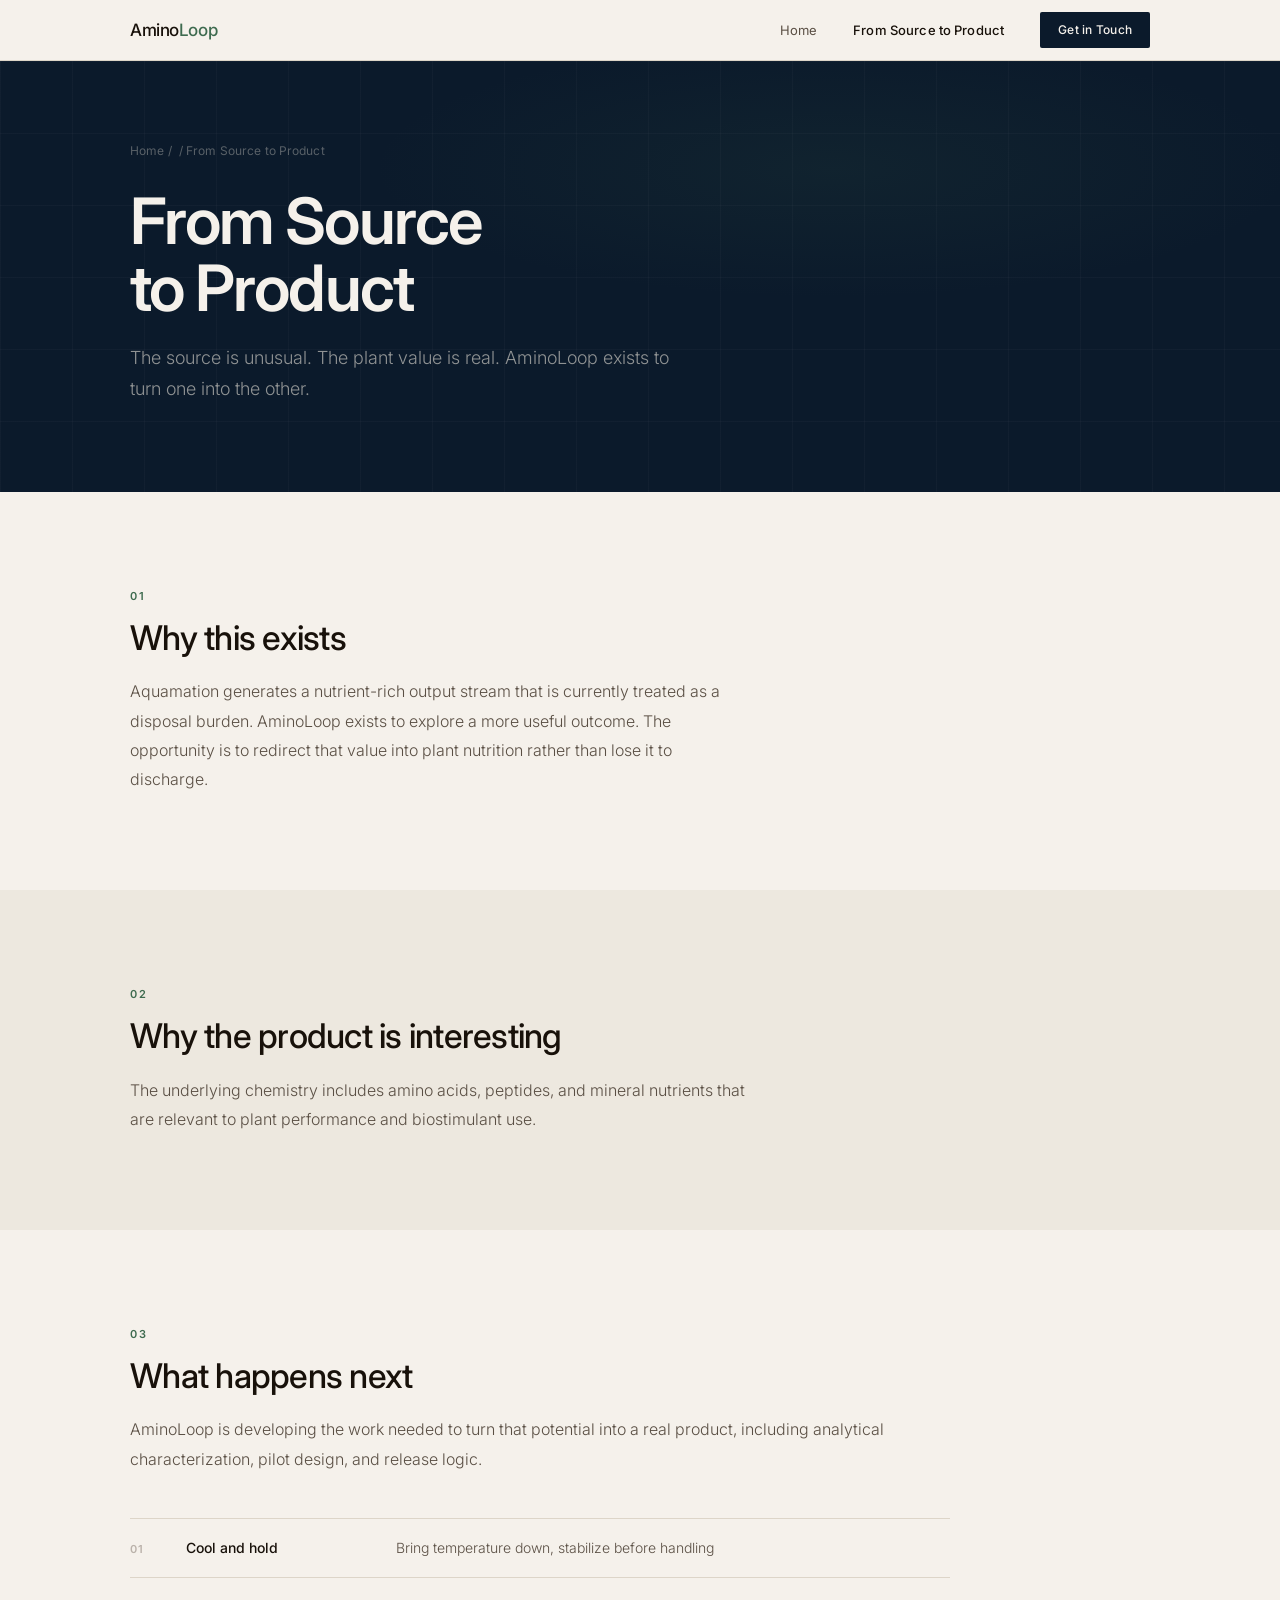
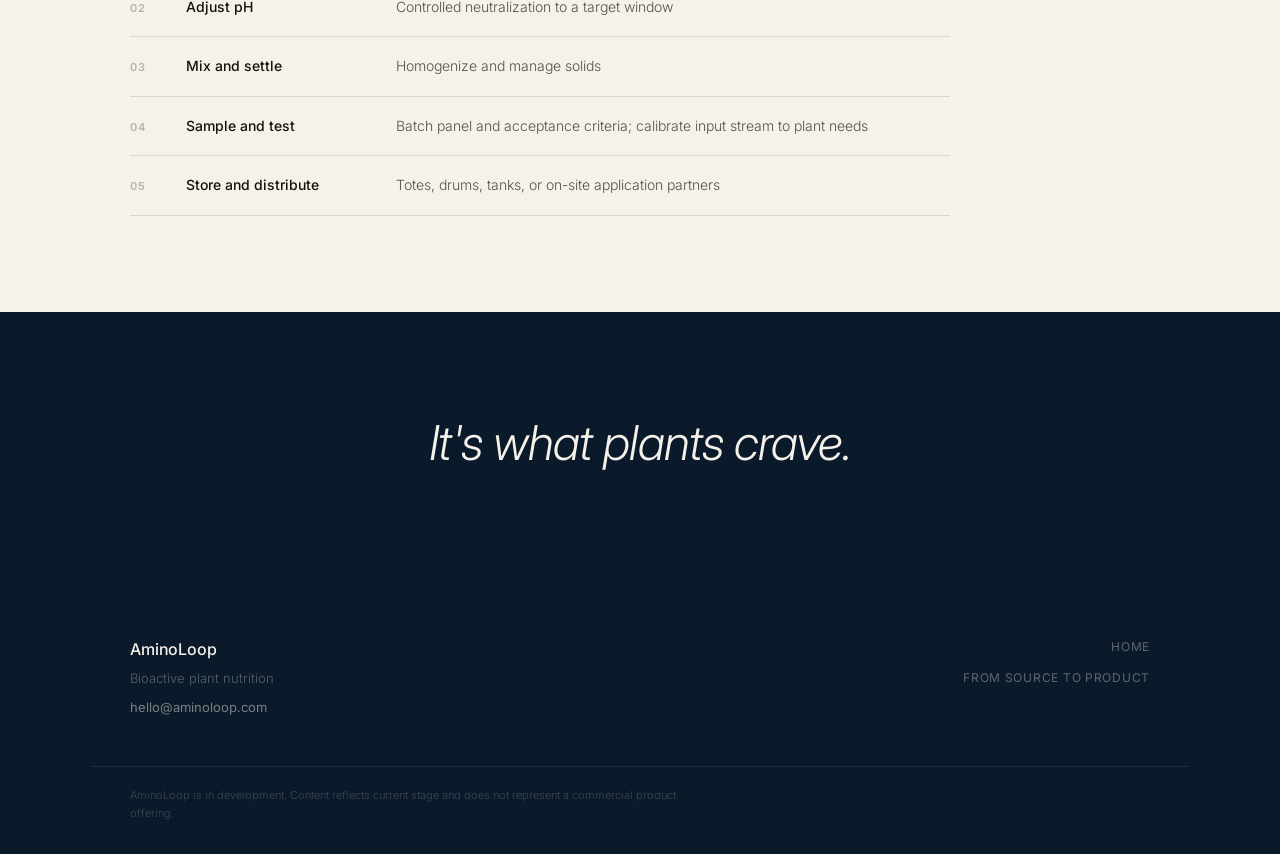
==== process.html @ adbb8a90 "Rebuild: two-page site with wife's final copy and design direction Product-first homepage with hero," ====
<!DOCTYPE html>
<html lang="en">
<head>
  <meta charset="UTF-8">
  <meta name="viewport" content="width=device-width, initial-scale=1.0">
  <meta name="description" content="How AminoLoop turns an unconventional nutrient stream into bioactive plant nutrition.">
  <title>From Source to Product -- AminoLoop</title>
  <link rel="preconnect" href="https://fonts.googleapis.com">
  <link rel="preconnect" href="https://fonts.gstatic.com" crossorigin>
  <link href="https://fonts.googleapis.com/css2?family=Inter:ital,wght@0,300;0,400;0,500;0,600;1,300&display=swap" rel="stylesheet">
  <link rel="stylesheet" href="styles.css">
</head>
<body>

  <nav class="nav" id="nav">
    <div class="container nav-inner">
      <a href="index.html" class="wordmark" aria-label="AminoLoop home">
        <span class="wm-a">Amino</span><span class="wm-l">Loop</span>
      </a>
      <div class="nav-links">
        <a href="index.html" class="nav-link">Home</a>
        <a href="process.html" class="nav-link active">From Source to Product</a>
        <a href="index.html#contact" class="btn btn-nav">Get in Touch</a>
      </div>
      <button class="nav-toggle" id="navToggle" aria-label="Open navigation menu" aria-expanded="false">
        <span></span><span></span><span></span>
      </button>
    </div>
    <div class="nav-drawer" id="navDrawer" hidden>
      <a href="index.html" class="drawer-link">Home</a>
      <a href="process.html" class="drawer-link active">From Source to Product</a>
      <a href="index.html#contact" class="drawer-link drawer-cta">Get in Touch</a>
    </div>
  </nav>

  <main>

    <!-- PAGE HERO -->
    <section class="page-hero">
      <div class="page-hero-bg" aria-hidden="true"></div>
      <div class="container page-hero-container">
        <p class="breadcrumb"><a href="index.html">Home</a> / From Source to Product</p>
        <h1 class="page-hero-title">From Source<br>to Product</h1>
        <p class="page-hero-body">The source is unusual. The plant value is real. AminoLoop exists to turn one into the other.</p>
      </div>
    </section>

    <!-- WHY THIS EXISTS -->
    <section class="section">
      <div class="container">
        <div class="col-text">
          <p class="eyebrow">01</p>
          <h2 class="s-heading">Why this exists</h2>
          <p class="s-body">Aquamation generates a nutrient-rich output stream that is currently treated as a disposal burden. AminoLoop exists to explore a more useful outcome. The opportunity is to redirect that value into plant nutrition rather than lose it to discharge.</p>
        </div>
      </div>
    </section>

    <!-- WHY THE PRODUCT IS INTERESTING -->
    <section class="section section-alt">
      <div class="container">
        <div class="col-text">
          <p class="eyebrow">02</p>
          <h2 class="s-heading">Why the product is interesting</h2>
          <p class="s-body">The underlying chemistry includes amino acids, peptides, and mineral nutrients that are relevant to plant performance and biostimulant use.</p>
        </div>
      </div>
    </section>

    <!-- WHAT HAPPENS NEXT -->
    <section class="section">
      <div class="container">
        <div class="col-text col-text-wide">
          <p class="eyebrow">03</p>
          <h2 class="s-heading">What happens next</h2>
          <p class="s-body">AminoLoop is developing the work needed to turn that potential into a real product, including analytical characterization, pilot design, and release logic.</p>

          <div class="proc-table" aria-label="Conditioning process steps">
            <div class="proc-row">
              <span class="proc-num">01</span>
              <span class="proc-label">Cool and hold</span>
              <span class="proc-desc">Bring temperature down, stabilize before handling</span>
            </div>
            <div class="proc-row">
              <span class="proc-num">02</span>
              <span class="proc-label">Adjust pH</span>
              <span class="proc-desc">Controlled neutralization to a target window</span>
            </div>
            <div class="proc-row">
              <span class="proc-num">03</span>
              <span class="proc-label">Mix and settle</span>
              <span class="proc-desc">Homogenize and manage solids</span>
            </div>
            <div class="proc-row">
              <span class="proc-num">04</span>
              <span class="proc-label">Sample and test</span>
              <span class="proc-desc">Batch panel and acceptance criteria; calibrate input stream to plant needs</span>
            </div>
            <div class="proc-row">
              <span class="proc-num">05</span>
              <span class="proc-label">Store and distribute</span>
              <span class="proc-desc">Totes, drums, tanks, or on-site application partners</span>
            </div>
          </div>
        </div>
      </div>
    </section>

    <!-- PULL QUOTE -->
    <section class="pullquote-band">
      <div class="container">
        <blockquote class="pullquote">It's what plants crave.</blockquote>
      </div>
    </section>

  </main>

  <footer class="footer">
    <div class="container footer-inner">
      <div class="footer-brand">
        <span class="footer-name">AminoLoop</span>
        <span class="footer-tag">Bioactive plant nutrition</span>
        <a href="mailto:hello@aminoloop.com" class="footer-email">hello@aminoloop.com</a>
      </div>
      <nav class="footer-nav" aria-label="Footer navigation">
        <a href="index.html" class="f-link">Home</a>
        <a href="process.html" class="f-link">From Source to Product</a>
      </nav>
    </div>
    <div class="container">
      <p class="footer-legal">AminoLoop is in development. Content reflects current stage and does not represent a commercial product offering.</p>
    </div>
  </footer>

  <script src="script.js"></script>
</body>
</html>
---- styles.css ----
/* ==========================================================
   AminoLoop -- styles.css
   Desert palette, Inter, science-forward minimal
   No em dashes in this file.
========================================================== */

/* -- Variables -- */
:root {
  --navy:         #0B1A2B;
  --navy-mid:     #102236;
  --sand:         #C4965A;
  --sage:         #3E6B4F;
  --sage-light:   #4E7D60;

  --cream:        #F5F1EB;
  --cream-mid:    #EDE8DF;
  --cream-dark:   #DDD5C8;
  --white:        #FAFAF8;

  --text:         #18110A;
  --text-mid:     #5A4F44;
  --text-light:   #8C8278;
  --text-ghost:   #BAB2AA;

  --on-dark:      #E8E2D8;
  --on-dark-mid:  rgba(232, 226, 216, 0.60);
  --on-dark-faint:rgba(232, 226, 216, 0.35);

  --font:   'Inter', -apple-system, BlinkMacSystemFont, 'Segoe UI', sans-serif;

  --max-w:  1100px;
  --nav-h:  60px;
  --px:     40px;
  --sec-v:  96px;
}

/* -- Reset -- */
*, *::before, *::after { box-sizing: border-box; margin: 0; padding: 0; }
html { scroll-behavior: smooth; font-size: 16px; }
body {
  font-family: var(--font);
  color: var(--text);
  background: var(--cream);
  line-height: 1.6;
  -webkit-font-smoothing: antialiased;
  -moz-osx-font-smoothing: grayscale;
}
img, svg { display: block; max-width: 100%; }
a { color: inherit; }
ul { list-style: none; }

/* -- Container -- */
.container {
  width: 100%;
  max-width: var(--max-w);
  margin: 0 auto;
  padding: 0 var(--px);
}

/* ==========================================================
   NAV
========================================================== */
.nav {
  position: sticky;
  top: 0;
  z-index: 100;
  background: rgba(245, 241, 235, 0.96);
  backdrop-filter: blur(10px);
  -webkit-backdrop-filter: blur(10px);
  border-bottom: 1px solid var(--cream-dark);
  transition: box-shadow 0.25s ease;
}

.nav.scrolled {
  box-shadow: 0 2px 20px rgba(11, 26, 43, 0.08);
}

.nav-inner {
  display: flex;
  align-items: center;
  justify-content: space-between;
  height: var(--nav-h);
  gap: 20px;
}

/* Wordmark */
.wordmark {
  text-decoration: none;
  font-size: 17px;
  font-weight: 500;
  letter-spacing: -0.025em;
  line-height: 1;
  flex-shrink: 0;
}
.wm-a { color: var(--text); }
.wm-l { color: var(--sage); }

/* Desktop nav links */
.nav-links {
  display: flex;
  align-items: center;
  gap: 36px;
}

.nav-link {
  font-size: 13px;
  font-weight: 400;
  color: var(--text-mid);
  text-decoration: none;
  letter-spacing: 0.01em;
  transition: color 0.2s ease;
}
.nav-link:hover { color: var(--text); }
.nav-link.active { color: var(--text); font-weight: 500; }

/* Mobile toggle */
.nav-toggle {
  display: none;
  flex-direction: column;
  justify-content: center;
  gap: 5px;
  background: none;
  border: none;
  cursor: pointer;
  padding: 6px 2px;
  flex-shrink: 0;
}
.nav-toggle span {
  display: block;
  width: 20px;
  height: 1.5px;
  background: var(--text);
  transition: all 0.25s ease;
  transform-origin: center;
}
.nav-toggle.open span:nth-child(1) { transform: translateY(6.5px) rotate(45deg); }
.nav-toggle.open span:nth-child(2) { opacity: 0; }
.nav-toggle.open span:nth-child(3) { transform: translateY(-6.5px) rotate(-45deg); }

/* Mobile drawer */
.nav-drawer {
  background: var(--cream);
  border-top: 1px solid var(--cream-dark);
  padding: 8px var(--px) 20px;
  display: flex;
  flex-direction: column;
}
.nav-drawer[hidden] { display: none; }

.drawer-link {
  font-size: 15px;
  font-weight: 400;
  color: var(--text-mid);
  text-decoration: none;
  padding: 13px 0;
  border-bottom: 1px solid var(--cream-dark);
  transition: color 0.2s ease;
}
.drawer-link:last-child { border-bottom: none; }
.drawer-link:hover,
.drawer-link.active { color: var(--text); }
.drawer-link.active { font-weight: 500; }
.drawer-cta { color: var(--sage); font-weight: 500; }
.drawer-cta:hover { color: var(--sage-light); }

/* ==========================================================
   BUTTONS
========================================================== */
.btn {
  display: inline-flex;
  align-items: center;
  justify-content: center;
  font-family: var(--font);
  font-weight: 500;
  text-decoration: none;
  cursor: pointer;
  border: none;
  transition: filter 0.2s ease, background 0.2s ease, border-color 0.2s ease;
  white-space: nowrap;
  letter-spacing: 0.01em;
}

/* Nav CTA button */
.btn-nav {
  font-size: 12px;
  font-weight: 500;
  padding: 8px 18px;
  background: var(--navy);
  color: var(--cream);
  border-radius: 2px;
  letter-spacing: 0.02em;
}
.btn-nav:hover { background: var(--navy-mid); filter: brightness(1.1); }

/* Hero primary */
.btn-primary {
  font-size: 14px;
  padding: 13px 28px;
  background: var(--sage);
  color: var(--white);
  border-radius: 2px;
}
.btn-primary:hover { filter: brightness(1.1); }

/* Hero ghost */
.btn-ghost {
  font-size: 14px;
  padding: 12px 28px;
  background: transparent;
  color: rgba(232, 226, 216, 0.82);
  border: 1px solid rgba(232, 226, 216, 0.28);
  border-radius: 2px;
}
.btn-ghost:hover {
  color: var(--cream);
  border-color: rgba(232, 226, 216, 0.60);
}

/* ==========================================================
   HOMEPAGE HERO
========================================================== */
.hero {
  min-height: calc(100vh - var(--nav-h));
  background: var(--navy);
  position: relative;
  display: flex;
  align-items: center;
  overflow: hidden;
}

/* Subtle grid texture on dark bg */
.hero-bg {
  position: absolute;
  inset: 0;
  background-image:
    linear-gradient(rgba(245, 241, 235, 0.028) 1px, transparent 1px),
    linear-gradient(90deg, rgba(245, 241, 235, 0.028) 1px, transparent 1px);
  background-size: 72px 72px;
  pointer-events: none;
}

/* Subtle colored gradients -- organic desert feel */
.hero-bg::after {
  content: '';
  position: absolute;
  inset: 0;
  background:
    radial-gradient(ellipse 65% 55% at 78% 25%, rgba(62, 107, 79, 0.14) 0%, transparent 60%),
    radial-gradient(ellipse 45% 40% at 10% 80%, rgba(196, 150, 90, 0.07) 0%, transparent 55%);
  pointer-events: none;
}

.hero-container {
  position: relative;
  z-index: 2;
  padding-top: 88px;
  padding-bottom: 108px;
}

.overline {
  font-size: 11px;
  font-weight: 600;
  letter-spacing: 0.16em;
  text-transform: uppercase;
  color: var(--sand);
  margin-bottom: 26px;
}

.hero-h1 {
  font-size: clamp(44px, 7.5vw, 88px);
  font-weight: 600;
  line-height: 1.02;
  letter-spacing: -0.03em;
  color: var(--cream);
  margin-bottom: 28px;
  max-width: 700px;
}

.hero-sub {
  font-size: clamp(16px, 1.9vw, 19px);
  font-weight: 300;
  line-height: 1.65;
  color: var(--on-dark);
  max-width: 560px;
  margin-bottom: 14px;
}

.hero-support {
  font-size: 14px;
  font-weight: 400;
  line-height: 1.65;
  color: var(--on-dark-mid);
  max-width: 500px;
  margin-bottom: 48px;
}

.cta-row {
  display: flex;
  align-items: center;
  gap: 14px;
  flex-wrap: wrap;
}

/* ==========================================================
   SHARED SECTION STYLES
========================================================== */
.section {
  padding: var(--sec-v) 0;
  background: var(--cream);
}

.section-alt {
  background: var(--cream-mid);
}

/* Text column widths */
.col-text       { max-width: 620px; }
.col-text-wide  { max-width: 820px; }

/* Section heading */
.s-heading {
  font-size: clamp(24px, 3vw, 34px);
  font-weight: 500;
  letter-spacing: -0.022em;
  line-height: 1.12;
  color: var(--text);
  margin-bottom: 20px;
}

/* Section body */
.s-body {
  font-size: 16px;
  font-weight: 300;
  line-height: 1.82;
  color: var(--text-mid);
}

/* Eyebrow (process page section labels) */
.eyebrow {
  font-size: 11px;
  font-weight: 600;
  letter-spacing: 0.14em;
  text-transform: uppercase;
  color: var(--sage);
  margin-bottom: 14px;
}

/* ==========================================================
   PROVENANCE BAND (homepage)
========================================================== */
.prov-band {
  background: var(--navy);
  padding: 80px 0;
}

.prov-grid {
  display: grid;
  grid-template-columns: 1fr 1fr;
  gap: 72px;
  align-items: start;
}

.prov-heading {
  font-size: clamp(22px, 3vw, 34px);
  font-weight: 500;
  letter-spacing: -0.022em;
  line-height: 1.15;
  color: var(--cream);
}

.prov-right { }

.prov-body {
  font-size: 15px;
  font-weight: 300;
  line-height: 1.8;
  color: var(--on-dark-mid);
  margin-bottom: 22px;
}

.arrow-link {
  font-size: 14px;
  font-weight: 500;
  color: var(--sand);
  text-decoration: none;
  display: inline-flex;
  align-items: center;
  gap: 8px;
  transition: gap 0.2s ease;
}
.arrow-link:hover { gap: 13px; }

/* ==========================================================
   WHO IT SERVES -- CARDS
========================================================== */
.cards {
  display: grid;
  grid-template-columns: 1fr 1fr;
  gap: 20px;
  margin-top: 40px;
}

.card {
  background: var(--white);
  border: 1px solid var(--cream-dark);
  padding: 36px 32px;
}

.card-h {
  font-size: 16px;
  font-weight: 600;
  letter-spacing: -0.01em;
  color: var(--text);
  margin-bottom: 12px;
}

.card-body {
  font-size: 15px;
  font-weight: 300;
  line-height: 1.78;
  color: var(--text-mid);
}

/* ==========================================================
   IN DEVELOPMENT -- STATUS LIST
========================================================== */
.dev-header {
  display: flex;
  align-items: baseline;
  gap: 16px;
  margin-bottom: 20px;
  flex-wrap: wrap;
}

/* Remove default margin from s-heading inside dev-header */
.dev-header .s-heading { margin-bottom: 0; }

.dev-badge {
  font-size: 10px;
  font-weight: 600;
  letter-spacing: 0.13em;
  text-transform: uppercase;
  color: var(--sand);
  border: 1px solid rgba(196, 150, 90, 0.38);
  padding: 3px 9px;
  border-radius: 2px;
  white-space: nowrap;
  flex-shrink: 0;
}

.status-list {
  margin-top: 32px;
  border-top: 1px solid var(--cream-dark);
}

.status-list li {
  display: flex;
  align-items: center;
  gap: 14px;
  padding: 16px 0;
  border-bottom: 1px solid var(--cream-dark);
  font-size: 14px;
  font-weight: 400;
  line-height: 1.5;
}

.status-list li::before {
  content: '';
  width: 8px;
  height: 8px;
  border-radius: 50%;
  flex-shrink: 0;
}

.s-done {
  color: var(--text);
}
.s-done::before {
  background: var(--sage);
}

.s-active {
  color: var(--text-mid);
}
.s-active::before {
  background: transparent;
  border: 1.5px solid var(--sand);
}

/* ==========================================================
   CONTACT
========================================================== */
.email-link {
  display: inline-block;
  font-size: 21px;
  font-weight: 400;
  letter-spacing: -0.01em;
  color: var(--sage);
  text-decoration: none;
  margin-top: 10px;
  padding-bottom: 2px;
  border-bottom: 1px solid transparent;
  transition: border-color 0.2s ease, color 0.2s ease;
}
.email-link:hover {
  color: var(--sage-light);
  border-bottom-color: var(--sage-light);
}

/* ==========================================================
   FOOTER
========================================================== */
.footer {
  background: var(--navy);
  padding: 64px 0 32px;
}

.footer-inner {
  display: flex;
  justify-content: space-between;
  align-items: flex-start;
  gap: 48px;
  padding-bottom: 48px;
  border-bottom: 1px solid rgba(232, 226, 216, 0.09);
  margin-bottom: 20px;
  flex-wrap: wrap;
}

.footer-brand {
  display: flex;
  flex-direction: column;
  gap: 5px;
}

.footer-name {
  font-size: 16px;
  font-weight: 500;
  color: var(--cream);
  letter-spacing: -0.01em;
}

.footer-tag {
  font-size: 13px;
  font-weight: 300;
  color: var(--on-dark-faint);
}

.footer-email {
  font-size: 13px;
  font-weight: 400;
  color: rgba(232, 226, 216, 0.50);
  text-decoration: none;
  margin-top: 4px;
  transition: color 0.2s ease;
}
.footer-email:hover { color: var(--cream); }

.footer-nav {
  display: flex;
  flex-direction: column;
  gap: 12px;
  align-items: flex-end;
}

.f-link {
  font-size: 12px;
  font-weight: 400;
  letter-spacing: 0.06em;
  text-transform: uppercase;
  color: rgba(232, 226, 216, 0.38);
  text-decoration: none;
  transition: color 0.2s ease;
}
.f-link:hover { color: var(--cream); }

.footer-legal {
  font-size: 11px;
  font-weight: 300;
  color: rgba(232, 226, 216, 0.22);
  line-height: 1.6;
  max-width: 580px;
}

/* ==========================================================
   PAGE HERO (process.html)
========================================================== */
.page-hero {
  background: var(--navy);
  position: relative;
  overflow: hidden;
}

.page-hero-bg {
  position: absolute;
  inset: 0;
  background-image:
    linear-gradient(rgba(245, 241, 235, 0.028) 1px, transparent 1px),
    linear-gradient(90deg, rgba(245, 241, 235, 0.028) 1px, transparent 1px);
  background-size: 72px 72px;
  pointer-events: none;
}

.page-hero-bg::after {
  content: '';
  position: absolute;
  inset: 0;
  background: radial-gradient(ellipse 60% 50% at 65% 25%, rgba(62, 107, 79, 0.11) 0%, transparent 60%);
  pointer-events: none;
}

.page-hero-container {
  position: relative;
  z-index: 2;
  padding-top: 80px;
  padding-bottom: 88px;
}

.breadcrumb {
  font-size: 12px;
  font-weight: 400;
  color: var(--on-dark-faint);
  margin-bottom: 28px;
  letter-spacing: 0.01em;
}
.breadcrumb a {
  color: var(--on-dark-faint);
  text-decoration: none;
  transition: color 0.2s ease;
}
.breadcrumb a:hover { color: rgba(232, 226, 216, 0.75); }
.breadcrumb a::after { content: ' /'; margin-right: 4px; }

.page-hero-title {
  font-size: clamp(36px, 5.5vw, 64px);
  font-weight: 600;
  letter-spacing: -0.03em;
  line-height: 1.04;
  color: var(--cream);
  margin-bottom: 22px;
  max-width: 620px;
}

.page-hero-body {
  font-size: clamp(15px, 1.9vw, 18px);
  font-weight: 300;
  line-height: 1.68;
  color: var(--on-dark-mid);
  max-width: 560px;
}

/* ==========================================================
   CONDITIONING PROCESS TABLE (process.html)
========================================================== */
.proc-table {
  margin-top: 44px;
  border-top: 1px solid var(--cream-dark);
}

.proc-row {
  display: grid;
  grid-template-columns: 36px 190px 1fr;
  gap: 20px;
  padding: 18px 0;
  border-bottom: 1px solid var(--cream-dark);
  align-items: baseline;
}

.proc-num {
  font-size: 11px;
  font-weight: 600;
  letter-spacing: 0.06em;
  color: var(--text-ghost);
  line-height: 1.5;
}

.proc-label {
  font-size: 14px;
  font-weight: 500;
  color: var(--text);
  line-height: 1.5;
}

.proc-desc {
  font-size: 14px;
  font-weight: 300;
  color: var(--text-mid);
  line-height: 1.6;
}

/* ==========================================================
   PULL QUOTE BAND (process.html)
========================================================== */
.pullquote-band {
  background: var(--navy);
  padding: 100px 0;
  text-align: center;
}

.pullquote {
  font-size: clamp(26px, 3.8vw, 48px);
  font-weight: 300;
  font-style: italic;
  color: var(--cream);
  letter-spacing: -0.02em;
  max-width: 540px;
  margin: 0 auto;
  line-height: 1.28;
}

/* ==========================================================
   RESPONSIVE -- tablet (max 860px)
========================================================== */
@media (max-width: 860px) {
  :root {
    --sec-v: 72px;
    --px:    28px;
  }

  .nav-links    { display: none; }
  .nav-toggle   { display: flex; }

  .prov-grid    { grid-template-columns: 1fr; gap: 28px; }
  .cards        { grid-template-columns: 1fr; gap: 16px; }

  .footer-inner { flex-direction: column; gap: 36px; }
  .footer-nav   { align-items: flex-start; flex-direction: row; gap: 28px; }
}

/* ==========================================================
   RESPONSIVE -- mobile (max 540px)
========================================================== */
@media (max-width: 540px) {
  :root {
    --sec-v: 56px;
    --px:    20px;
  }

  .hero-container {
    padding-top: 60px;
    padding-bottom: 80px;
  }

  .cta-row { flex-direction: column; align-items: flex-start; }
  .btn-primary,
  .btn-ghost { width: 100%; justify-content: center; }

  .dev-header { flex-direction: column; gap: 10px; align-items: flex-start; }

  .page-hero-container { padding-top: 56px; padding-bottom: 64px; }

  /* Process table: stack label and desc */
  .proc-row { grid-template-columns: 32px 1fr; row-gap: 4px; }
  .proc-desc { grid-column: 2; }

  .footer-nav { flex-direction: column; gap: 12px; }
}
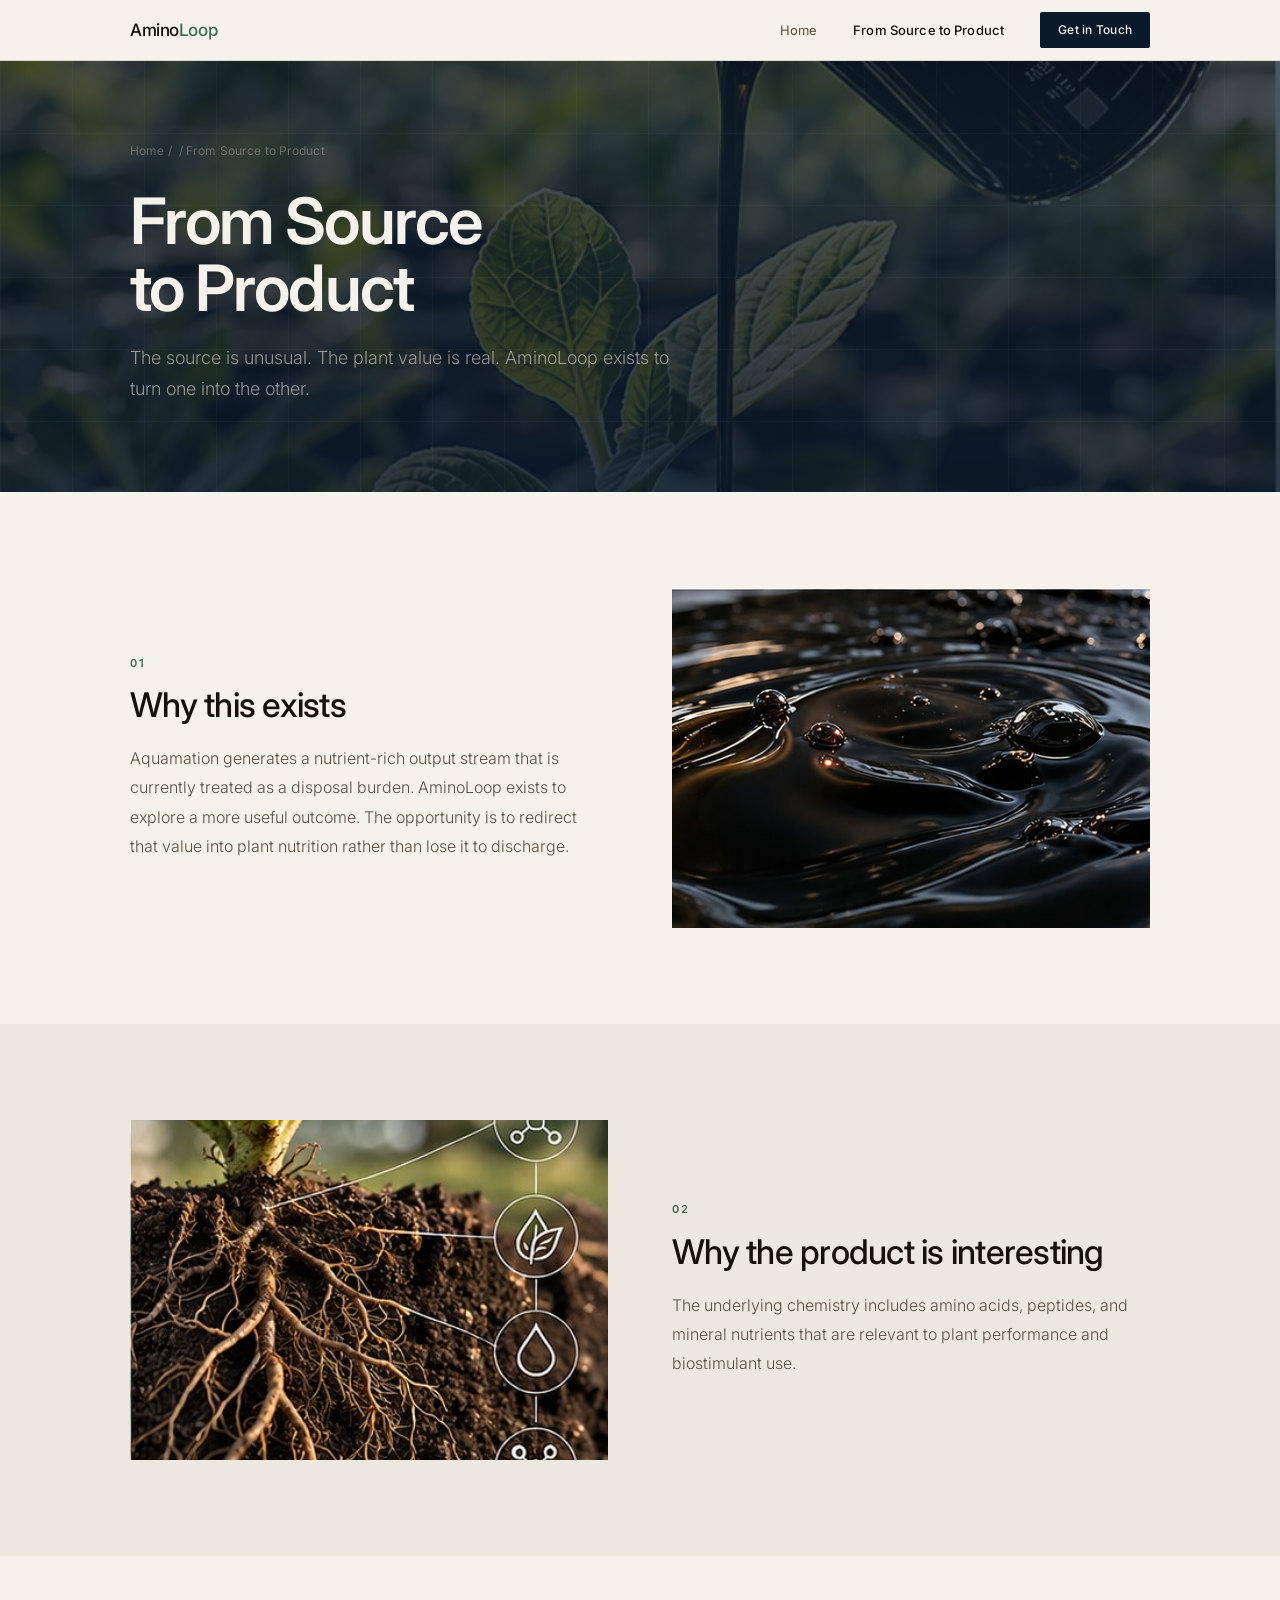
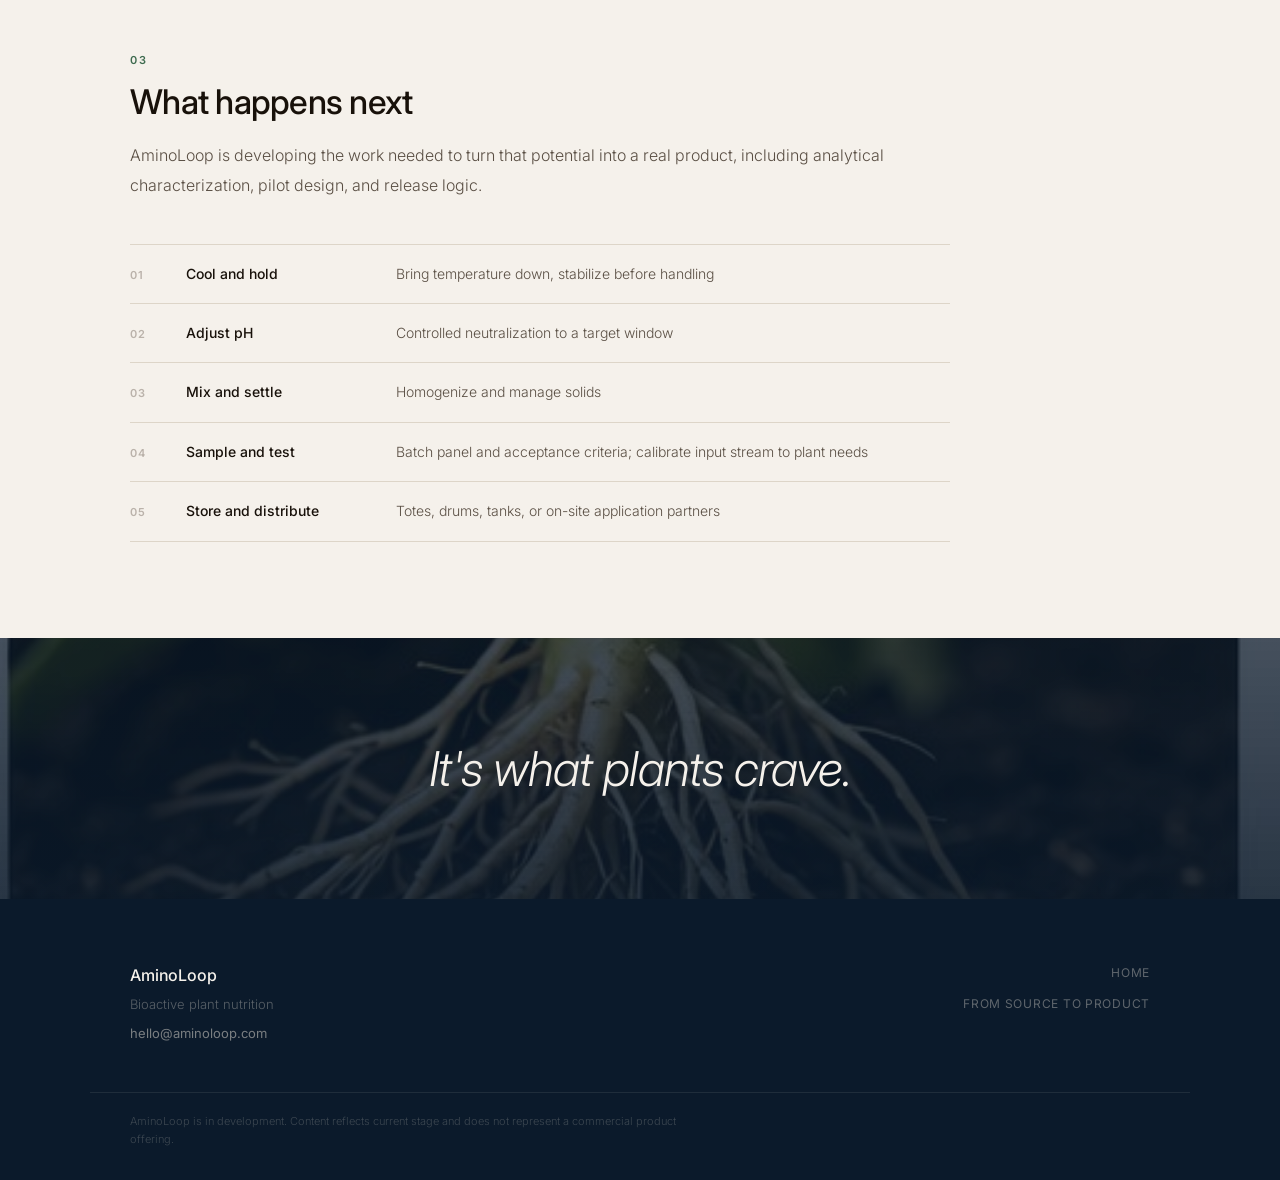
==== commit ba461b0d: "Add site imagery from wife's sample photos Cropped 11 individual images from two composite sheets an" ====
--- a/process.html
+++ b/process.html
@@ -48,10 +48,15 @@
     <!-- WHY THIS EXISTS -->
     <section class="section">
       <div class="container">
-        <div class="col-text">
-          <p class="eyebrow">01</p>
-          <h2 class="s-heading">Why this exists</h2>
-          <p class="s-body">Aquamation generates a nutrient-rich output stream that is currently treated as a disposal burden. AminoLoop exists to explore a more useful outcome. The opportunity is to redirect that value into plant nutrition rather than lose it to discharge.</p>
+        <div class="split-grid">
+          <div class="col-text">
+            <p class="eyebrow">01</p>
+            <h2 class="s-heading">Why this exists</h2>
+            <p class="s-body">Aquamation generates a nutrient-rich output stream that is currently treated as a disposal burden. AminoLoop exists to explore a more useful outcome. The opportunity is to redirect that value into plant nutrition rather than lose it to discharge.</p>
+          </div>
+          <div class="split-img">
+            <img src="images/site/dark-liquid.jpg" alt="AminoLoop source liquid">
+          </div>
         </div>
       </div>
     </section>
@@ -59,10 +64,15 @@
     <!-- WHY THE PRODUCT IS INTERESTING -->
     <section class="section section-alt">
       <div class="container">
-        <div class="col-text">
-          <p class="eyebrow">02</p>
-          <h2 class="s-heading">Why the product is interesting</h2>
-          <p class="s-body">The underlying chemistry includes amino acids, peptides, and mineral nutrients that are relevant to plant performance and biostimulant use.</p>
+        <div class="split-grid reverse">
+          <div class="col-text">
+            <p class="eyebrow">02</p>
+            <h2 class="s-heading">Why the product is interesting</h2>
+            <p class="s-body">The underlying chemistry includes amino acids, peptides, and mineral nutrients that are relevant to plant performance and biostimulant use.</p>
+          </div>
+          <div class="split-img">
+            <img src="images/site/roots-icons.jpg" alt="Plant root system showing nutrient pathways">
+          </div>
         </div>
       </div>
     </section>
--- a/styles.css
+++ b/styles.css
@@ -221,7 +221,9 @@
 ========================================================== */
 .hero {
   min-height: calc(100vh - var(--nav-h));
-  background: var(--navy);
+  background:
+    linear-gradient(rgba(11, 26, 43, 0.80), rgba(16, 34, 54, 0.90)),
+    url('images/site/southwest-landscape.jpg') center / cover no-repeat;
   position: relative;
   display: flex;
   align-items: center;
@@ -343,6 +345,74 @@
   text-transform: uppercase;
   color: var(--sage);
   margin-bottom: 14px;
+}
+
+/* ==========================================================
+   PHOTO STRIP (homepage)
+========================================================== */
+.photo-strip {
+  background: var(--navy);
+}
+
+.photo-grid {
+  display: grid;
+  grid-template-columns: repeat(3, 1fr);
+}
+
+.photo-item {
+  position: relative;
+  overflow: hidden;
+}
+
+.photo-item img {
+  width: 100%;
+  height: 300px;
+  object-fit: cover;
+  display: block;
+  transition: transform 0.5s ease;
+}
+
+.photo-item:hover img {
+  transform: scale(1.04);
+}
+
+.photo-cap {
+  position: absolute;
+  bottom: 0;
+  left: 0;
+  right: 0;
+  padding: 40px 22px 18px;
+  background: linear-gradient(transparent, rgba(11, 26, 43, 0.78));
+  font-size: 12px;
+  font-weight: 500;
+  letter-spacing: 0.03em;
+  color: rgba(232, 226, 216, 0.88);
+  text-transform: uppercase;
+}
+
+/* ==========================================================
+   SPLIT SECTIONS (process.html -- image + text)
+========================================================== */
+.split-grid {
+  display: grid;
+  grid-template-columns: 1fr 1fr;
+  gap: 64px;
+  align-items: center;
+}
+
+.split-grid.reverse .split-img {
+  order: -1;
+}
+
+.split-img {
+  overflow: hidden;
+}
+
+.split-img img {
+  width: 100%;
+  height: 340px;
+  object-fit: cover;
+  display: block;
 }
 
 /* ==========================================================
@@ -585,7 +655,9 @@
    PAGE HERO (process.html)
 ========================================================== */
 .page-hero {
-  background: var(--navy);
+  background:
+    linear-gradient(rgba(11, 26, 43, 0.72), rgba(11, 26, 43, 0.86)),
+    url('images/site/liquid-pour.jpg') center / cover no-repeat;
   position: relative;
   overflow: hidden;
 }
@@ -691,7 +763,9 @@
    PULL QUOTE BAND (process.html)
 ========================================================== */
 .pullquote-band {
-  background: var(--navy);
+  background:
+    linear-gradient(rgba(11, 26, 43, 0.76), rgba(11, 26, 43, 0.88)),
+    url('images/site/plant-roots.jpg') center / cover no-repeat;
   padding: 100px 0;
   text-align: center;
 }
@@ -721,6 +795,10 @@
 
   .prov-grid    { grid-template-columns: 1fr; gap: 28px; }
   .cards        { grid-template-columns: 1fr; gap: 16px; }
+  .photo-grid   { grid-template-columns: 1fr; }
+  .photo-item img { height: 220px; }
+  .split-grid   { grid-template-columns: 1fr; gap: 32px; }
+  .split-grid.reverse .split-img { order: 0; }
 
   .footer-inner { flex-direction: column; gap: 36px; }
   .footer-nav   { align-items: flex-start; flex-direction: row; gap: 28px; }
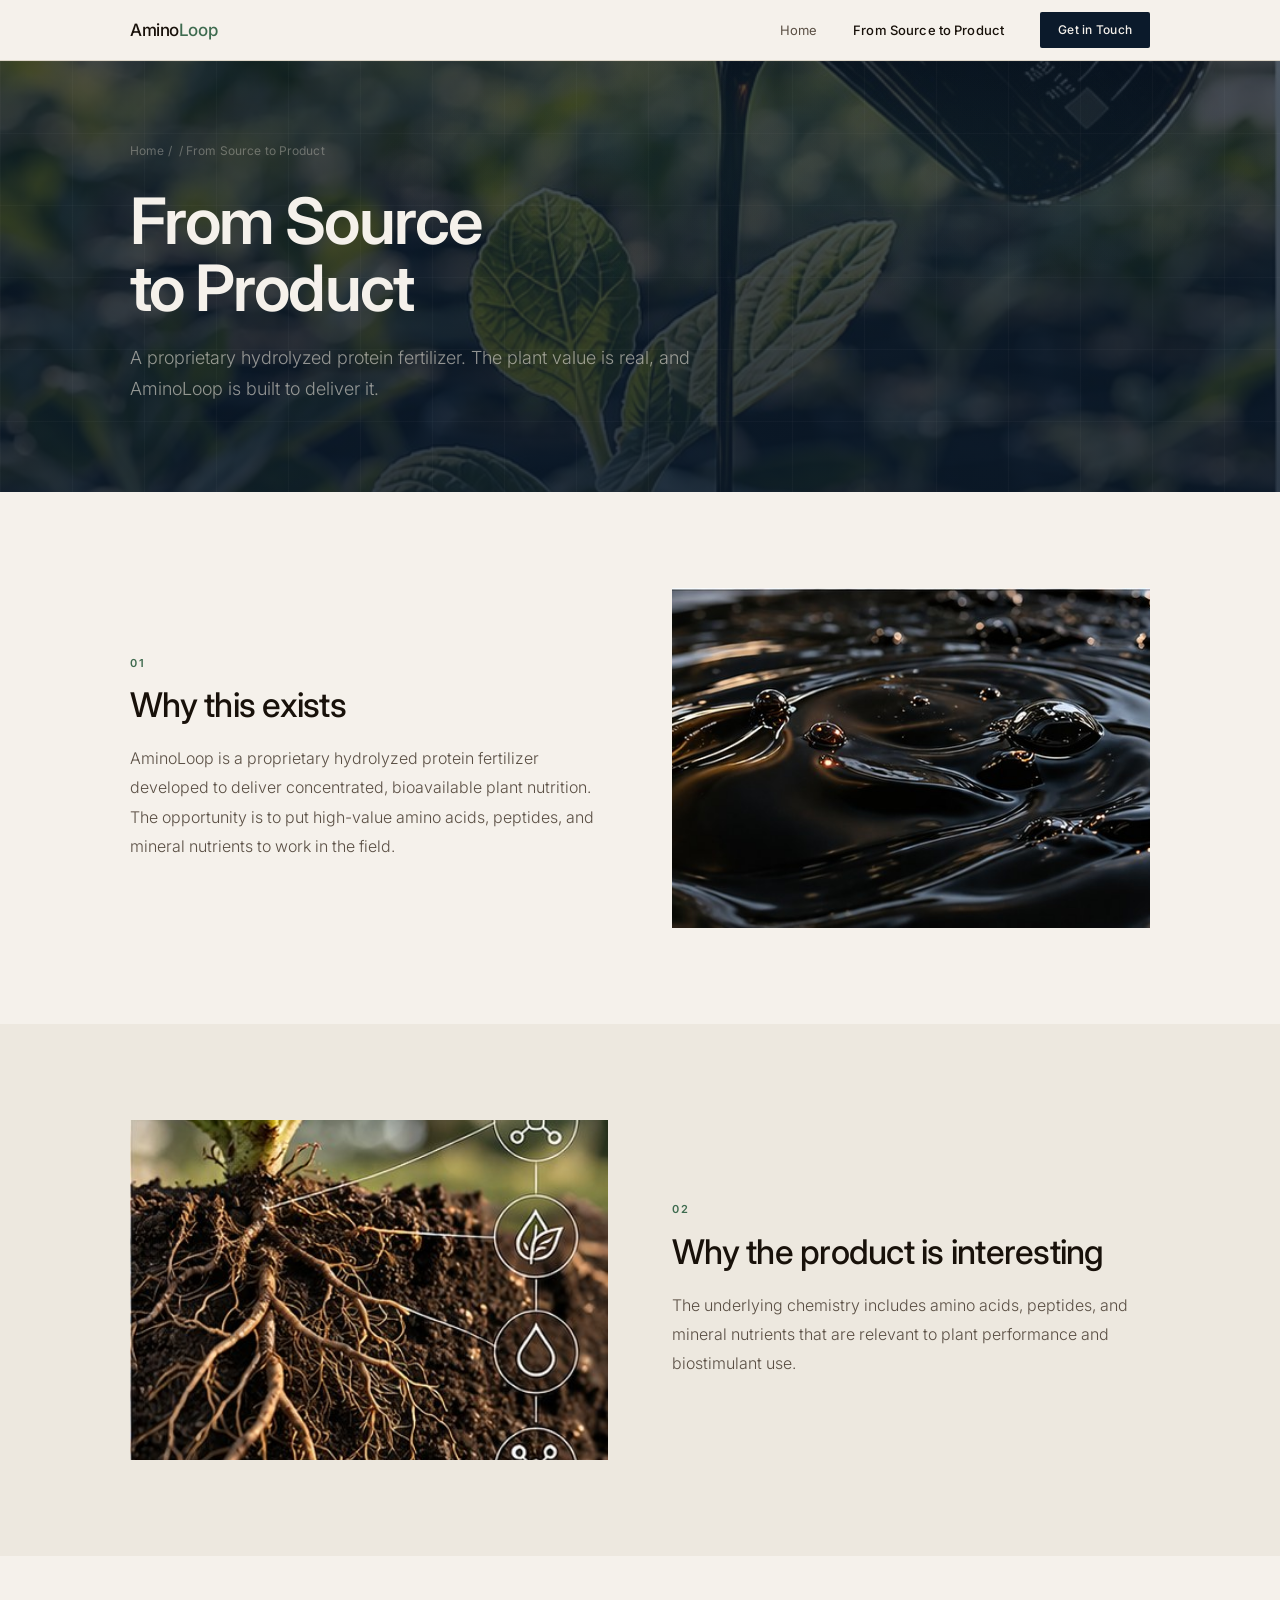
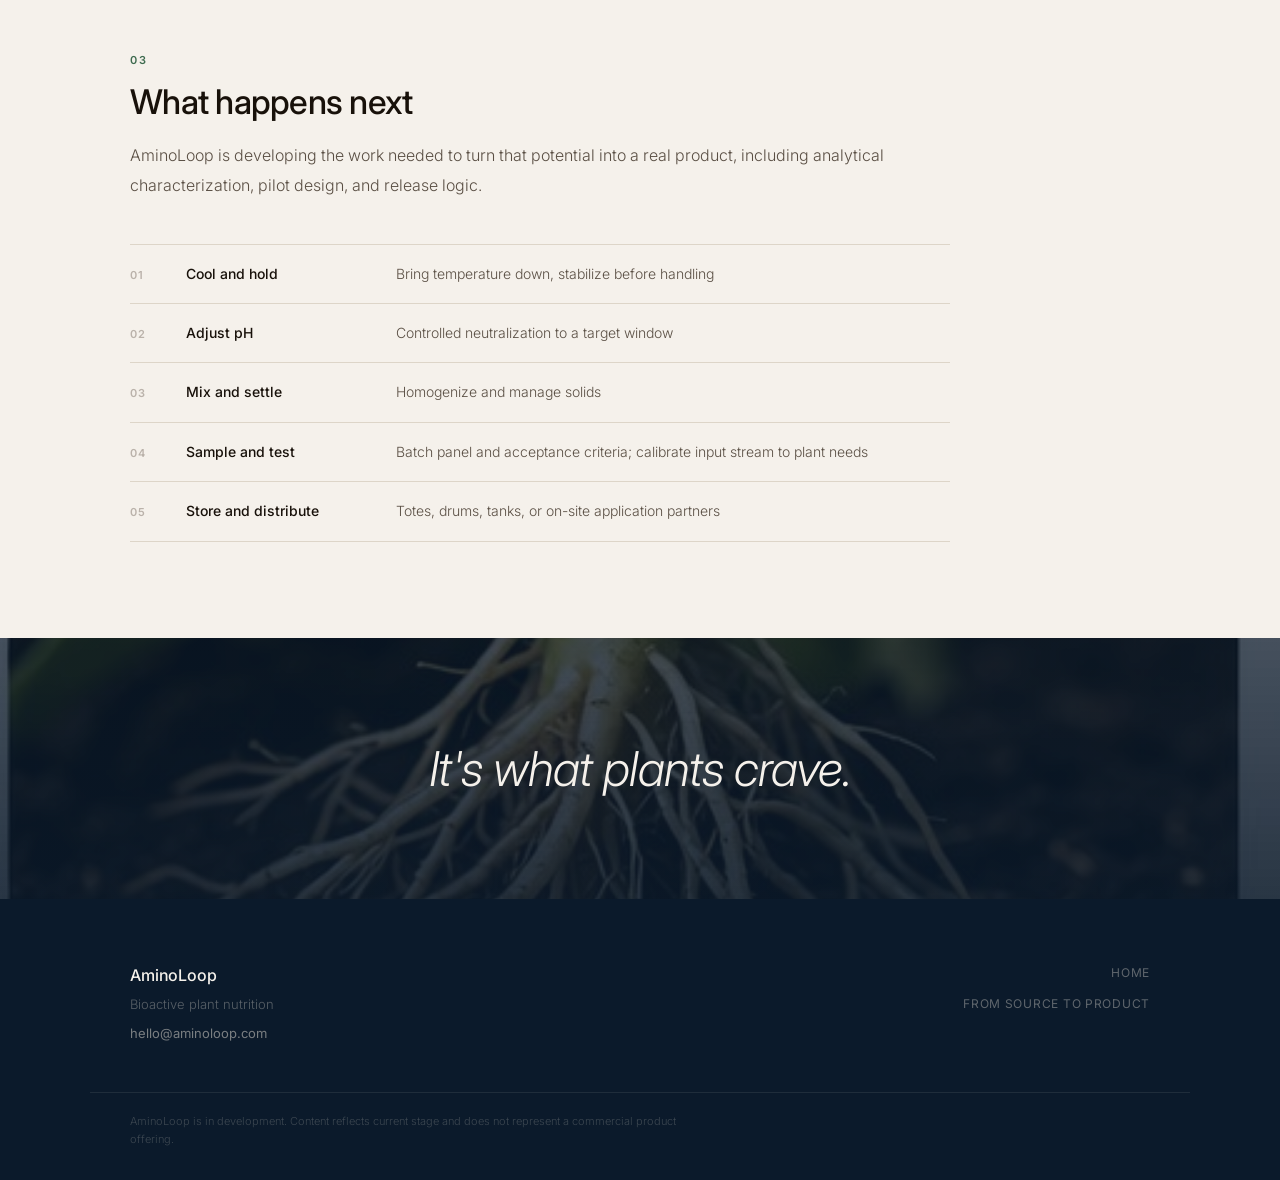
==== commit d111d221: "Remove aquamation/origin references; rebrand as hydrolyzed protein fertilizer Co-Authored-By: Claude" ====
--- a/process.html
+++ b/process.html
@@ -3,7 +3,7 @@
 <head>
   <meta charset="UTF-8">
   <meta name="viewport" content="width=device-width, initial-scale=1.0">
-  <meta name="description" content="How AminoLoop turns an unconventional nutrient stream into bioactive plant nutrition.">
+  <meta name="description" content="How AminoLoop develops a proprietary hydrolyzed protein fertilizer into bioactive plant nutrition.">
   <title>From Source to Product -- AminoLoop</title>
   <link rel="preconnect" href="https://fonts.googleapis.com">
   <link rel="preconnect" href="https://fonts.gstatic.com" crossorigin>
@@ -14,22 +14,22 @@
 
   <nav class="nav" id="nav">
     <div class="container nav-inner">
-      <a href="index.html" class="wordmark" aria-label="AminoLoop home">
+      <a href="/" class="wordmark" aria-label="AminoLoop home">
         <span class="wm-a">Amino</span><span class="wm-l">Loop</span>
       </a>
       <div class="nav-links">
-        <a href="index.html" class="nav-link">Home</a>
+        <a href="/" class="nav-link">Home</a>
         <a href="process.html" class="nav-link active">From Source to Product</a>
-        <a href="index.html#contact" class="btn btn-nav">Get in Touch</a>
+        <a href="/#contact" class="btn btn-nav">Get in Touch</a>
       </div>
       <button class="nav-toggle" id="navToggle" aria-label="Open navigation menu" aria-expanded="false">
         <span></span><span></span><span></span>
       </button>
     </div>
     <div class="nav-drawer" id="navDrawer" hidden>
-      <a href="index.html" class="drawer-link">Home</a>
+      <a href="/" class="drawer-link">Home</a>
       <a href="process.html" class="drawer-link active">From Source to Product</a>
-      <a href="index.html#contact" class="drawer-link drawer-cta">Get in Touch</a>
+      <a href="/#contact" class="drawer-link drawer-cta">Get in Touch</a>
     </div>
   </nav>
 
@@ -39,9 +39,9 @@
     <section class="page-hero">
       <div class="page-hero-bg" aria-hidden="true"></div>
       <div class="container page-hero-container">
-        <p class="breadcrumb"><a href="index.html">Home</a> / From Source to Product</p>
+        <p class="breadcrumb"><a href="/">Home</a> / From Source to Product</p>
         <h1 class="page-hero-title">From Source<br>to Product</h1>
-        <p class="page-hero-body">The source is unusual. The plant value is real. AminoLoop exists to turn one into the other.</p>
+        <p class="page-hero-body">A proprietary hydrolyzed protein fertilizer. The plant value is real, and AminoLoop is built to deliver it.</p>
       </div>
     </section>
 
@@ -52,7 +52,7 @@
           <div class="col-text">
             <p class="eyebrow">01</p>
             <h2 class="s-heading">Why this exists</h2>
-            <p class="s-body">Aquamation generates a nutrient-rich output stream that is currently treated as a disposal burden. AminoLoop exists to explore a more useful outcome. The opportunity is to redirect that value into plant nutrition rather than lose it to discharge.</p>
+            <p class="s-body">AminoLoop is a proprietary hydrolyzed protein fertilizer developed to deliver concentrated, bioavailable plant nutrition. The opportunity is to put high-value amino acids, peptides, and mineral nutrients to work in the field.</p>
           </div>
           <div class="split-img">
             <img src="images/site/dark-liquid.jpg" alt="AminoLoop source liquid">
@@ -133,7 +133,7 @@
         <a href="mailto:hello@aminoloop.com" class="footer-email">hello@aminoloop.com</a>
       </div>
       <nav class="footer-nav" aria-label="Footer navigation">
-        <a href="index.html" class="f-link">Home</a>
+        <a href="/" class="f-link">Home</a>
         <a href="process.html" class="f-link">From Source to Product</a>
       </nav>
     </div>
